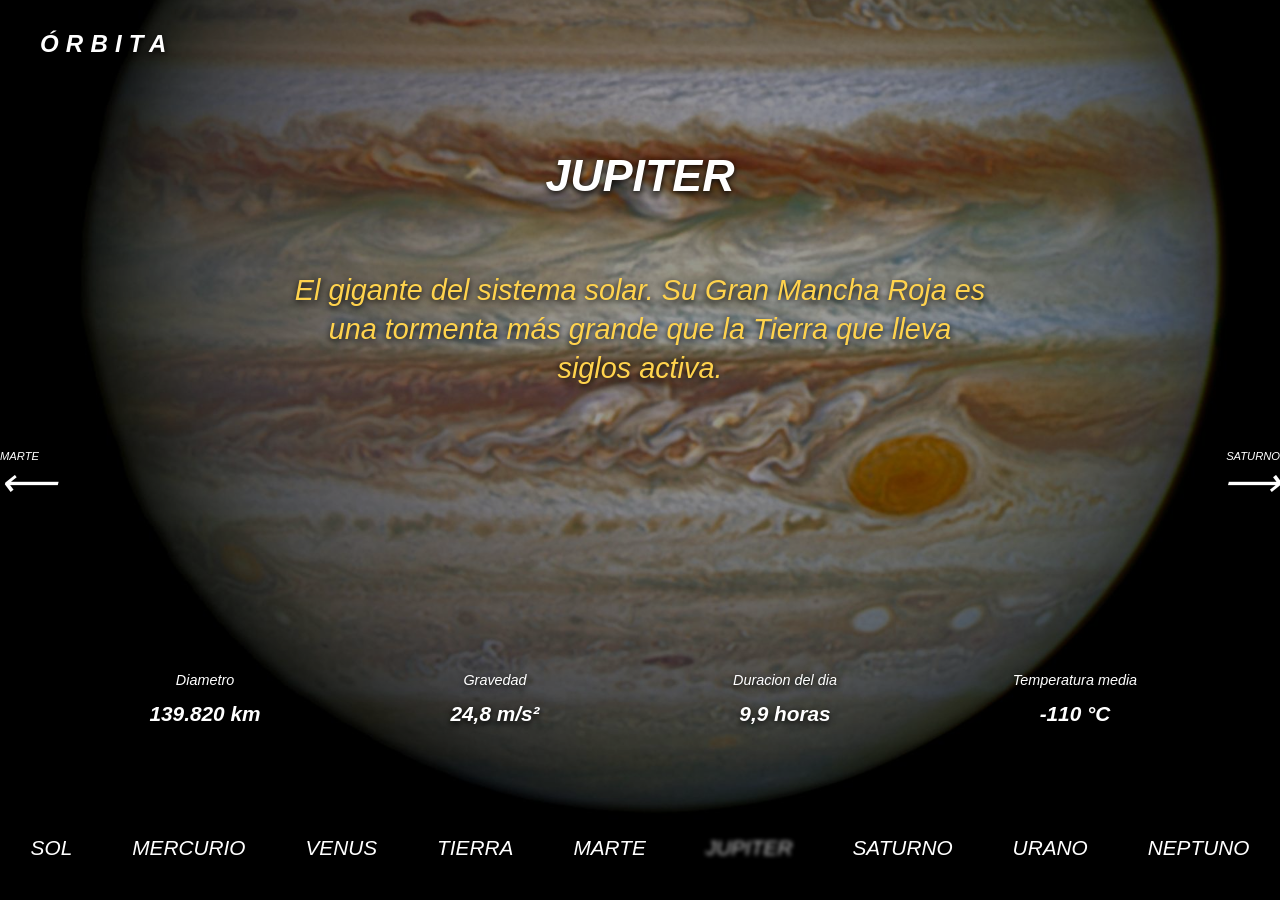
==== assets/pages/jupiter.html @ da3af13f "pagina web para celulares y sombras agregadas" ====
<!DOCTYPE html>
<html lang="es">
<head>
  <meta charset="UTF-8">
  <meta name="viewport" content="width=device-width, initial-scale=1.0">
  <title>Jupiter</title>
  <link rel="stylesheet" href="../font/fonts.css">
  <link rel="stylesheet" href="../css/planetas.css">
</head>

<body>
  <main class="pagina">

    <img class="fondo" src="../img/jupiter.jpg" alt="Jupiter">

    <a href="../../index.html" class="logo">ÓRBITA</a>

    <section class="intro">
      <h1 class="titulo">JUPITER</h1>
      <p class="descripcion">
        El gigante del sistema solar. Su Gran Mancha Roja es una tormenta más grande que la Tierra que lleva siglos activa.
      </p>
    </section>

    <a href="marte.html" class="anterior">
      <span>Marte</span>
      <span class="flecha">⟵</span>
    </a>

    <a href="saturno.html" class="siguiente">
      <span>Saturno</span>
      <span class="flecha">⟶</span>
    </a>

    <section class="datos">
      <div class="dato">
        <p>Diametro</p>
        <strong>139.820 km</strong>
      </div>
      <div class="dato">
        <p>Gravedad</p>
        <strong>24,8 m/s²</strong>
      </div>
      <div class="dato">
        <p>Duracion del dia</p>
        <strong>9,9 horas</strong>
      </div>
      <div class="dato">
        <p>Temperatura media</p>
        <strong>-110 °C</strong>
      </div>
    </section>

    <nav class="menu">
      <a href="sol.html">Sol</a>
      <a href="mercurio.html">Mercurio</a>
      <a href="venus.html">Venus</a>
      <a href="tierra.html">Tierra</a>
      <a href="marte.html">Marte</a>
      <a href="jupiter.html" class="activo">Jupiter</a>
      <a href="saturno.html">Saturno</a>
      <a href="urano.html">Urano</a>
      <a href="neptuno.html">Neptuno</a>
    </nav>

  </main>
</body>
</html>
---- assets/font/fonts.css ----
@font-face {
    font-family: ;
    src: url();
}
---- assets/css/planetas.css ----
* {
  margin: 0;
  padding: 0;
  box-sizing: border-box;
}

body {
  background: #000;
  color: #fff;
  font-family: "Inter", sans-serif;
  font-style: italic;
  text-shadow: 0 2px 6px #000;
}

.pagina {
  position: relative;
  isolation: isolate;
  min-height: 100vh;
  display: flex;
  flex-direction: column;
  padding: 150px 20px 40px;
}

.fondo {
  position: absolute;
  inset: 0;
  width: 100%;
  height: 100%;
  object-fit: cover;
  object-position: center bottom;
  z-index: -1;
  filter: brightness(0.6);
}

.logo {
  position: absolute;
  top: 30px;
  left: 40px;
  font-size: 1.5rem;
  font-weight: 800;
  letter-spacing: 0.3em;
  text-transform: uppercase;
  color: #fff;
  text-decoration: none;
}

.intro {
  text-align: center;
}

.titulo {
  font-size: 2.8rem;
  font-weight: 800;
  text-transform: uppercase;
}

.descripcion {
  max-width: 700px;
  margin: 70px auto 0;
  font-size: 1.8rem;
  line-height: 1.35;
  color: #ffd34d;
}

.siguiente,
.anterior {
  position: absolute;
  top: 50%;
  display: flex;
  flex-direction: column;
  font-size: 0.7rem;
  text-transform: uppercase;
  color: #fff;
  text-decoration: none;
}

.siguiente {
  right: 0;
  align-items: flex-end;
}

.anterior {
  left: 0;
  align-items: flex-start;
}

.flecha {
  font-size: 2.5rem;
  line-height: 1;
}

.datos {
  display: grid;
  grid-template-columns: repeat(4, 1fr);
  width: 100%;
  max-width: 1160px;
  margin: auto auto 0;
  text-align: center;
}

.dato p {
  font-size: 0.9rem;
}

.dato strong {
  display: block;
  margin-top: 14px;
  font-size: 1.3rem;
}

.menu {
  display: flex;
  justify-content: center;
  gap: 60px;
  margin-top: 110px;
}

.menu a {
  font-size: 1.3rem;
  text-transform: uppercase;
  color: #fff;
  text-decoration: none;
}

.menu a.activo {
  filter: blur(2px);
  opacity: 0.8;
  pointer-events: none;
}
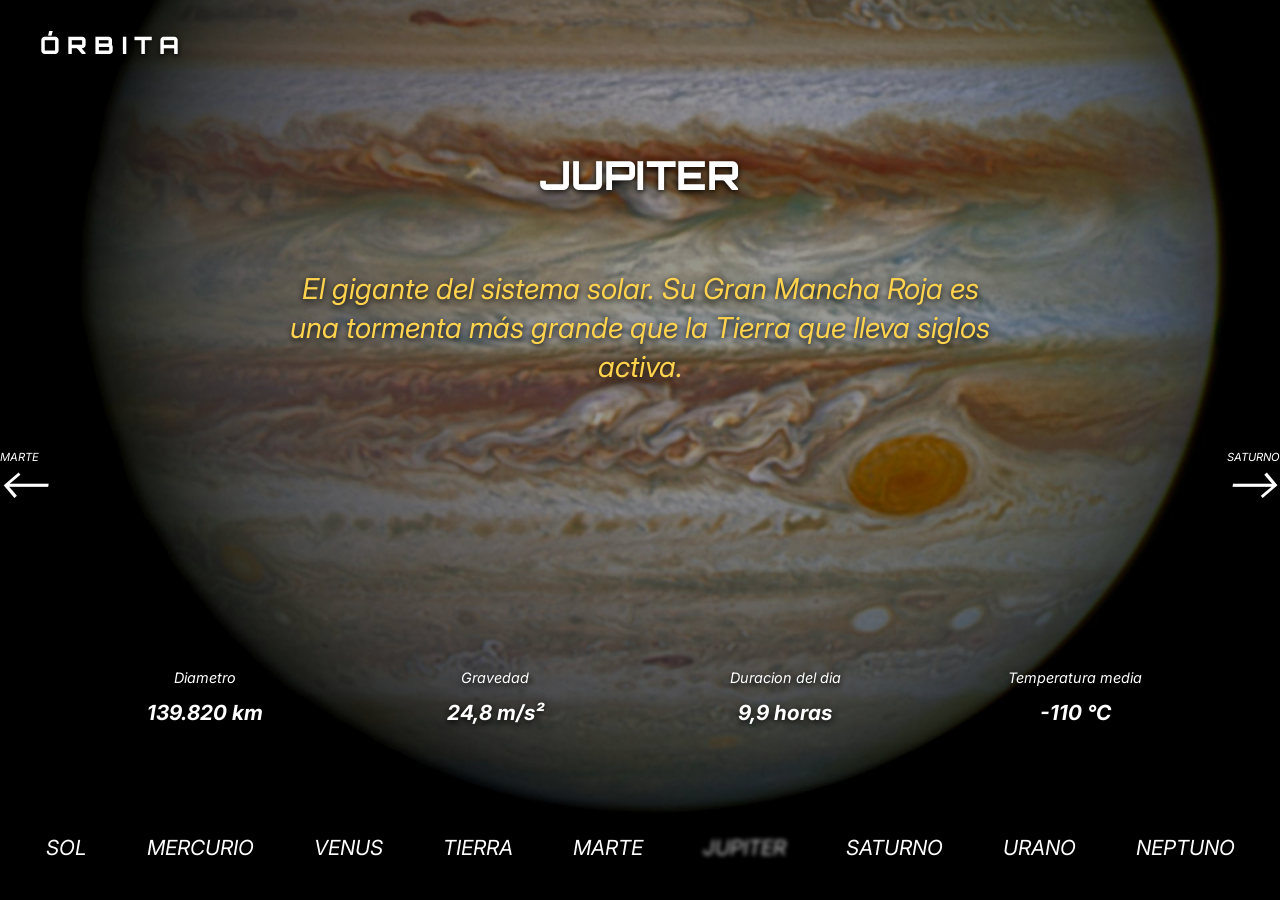
==== commit 0030372b: "version movil del css creado" ====
--- a/assets/pages/jupiter.html
+++ b/assets/pages/jupiter.html
@@ -6,6 +6,7 @@
   <title>Jupiter</title>
   <link rel="stylesheet" href="../font/fonts.css">
   <link rel="stylesheet" href="../css/planetas.css">
+  <link rel="stylesheet" href="../css/movil.css" media="(max-width: 600px)">
 </head>
 
 <body>
@@ -14,6 +15,9 @@
     <img class="fondo" src="../img/jupiter.jpg" alt="Jupiter">
 
     <a href="../../index.html" class="logo">ÓRBITA</a>
+
+    <input type="checkbox" id="abrir" class="abrir">
+    <label for="abrir" class="planetas-btn">PLANETAS ☰</label>
 
     <section class="intro">
       <h1 class="titulo">JUPITER</h1>
--- a/assets/font/fonts.css
+++ b/assets/font/fonts.css
@@ -1,4 +1,19 @@
 @font-face {
-    font-family: ;
-    src: url();
+  font-family: "Orbitron";
+  src: url("Orbitron/Orbitron.ttf") format("truetype");
+  font-weight: 400 900;
+}
+
+@font-face {
+  font-family: "Inter";
+  src: url("Inter/Inter.ttf") format("truetype");
+  font-weight: 100 900;
+  font-style: normal;
+}
+
+@font-face {
+  font-family: "Inter";
+  src: url("Inter/Inter-Italic.ttf") format("truetype");
+  font-weight: 100 900;
+  font-style: italic;
 }
--- a/assets/css/planetas.css
+++ b/assets/css/planetas.css
@@ -36,6 +36,8 @@
   position: absolute;
   top: 30px;
   left: 40px;
+  font-family: "Orbitron", sans-serif;
+  font-style: normal;
   font-size: 1.5rem;
   font-weight: 800;
   letter-spacing: 0.3em;
@@ -44,12 +46,19 @@
   text-decoration: none;
 }
 
+.abrir,
+.planetas-btn {
+  display: none;
+}
+
 .intro {
   text-align: center;
 }
 
 .titulo {
-  font-size: 2.8rem;
+  font-family: "Orbitron", sans-serif;
+  font-style: normal;
+  font-size: 2.5rem;
   font-weight: 800;
   text-transform: uppercase;
 }
--- a/assets/css/movil.css
+++ b/assets/css/movil.css
@@ -0,0 +1,78 @@
+.pagina {
+  padding: 120px 25px 40px;
+}
+
+.logo {
+  top: 20px;
+  left: 15px;
+  font-size: 1.3rem;
+  letter-spacing: 0.1em;
+}
+
+.planetas-btn {
+  display: block;
+  position: absolute;
+  top: 24px;
+  right: 20px;
+  z-index: 6;
+  font-size: 1rem;
+  font-weight: 700;
+  text-transform: uppercase;
+  cursor: pointer;
+}
+
+.intro {
+  text-align: left;
+}
+
+.titulo {
+  font-size: 1.6rem;
+}
+
+.descripcion {
+  margin: 10px 0 0;
+  font-size: 1.1rem;
+}
+
+.datos {
+  grid-template-columns: repeat(2, 1fr);
+  gap: 25px 10px;
+  max-width: 300px;
+  margin: 30px 0 0;
+}
+
+.dato p {
+  font-size: 0.8rem;
+}
+
+.dato strong {
+  margin-top: 10px;
+  font-size: 1rem;
+}
+
+.siguiente,
+.anterior {
+  top: auto;
+  bottom: 30px;
+}
+
+.menu {
+  display: none;
+  position: absolute;
+  top: 70px;
+  right: 20px;
+  z-index: 5;
+  flex-direction: column;
+  gap: 14px;
+  margin-top: 0;
+  padding: 20px;
+  background: rgba(0, 0, 0, 0.85);
+}
+
+.menu a {
+  font-size: 1.1rem;
+}
+
+.abrir:checked ~ .menu {
+  display: flex;
+}
